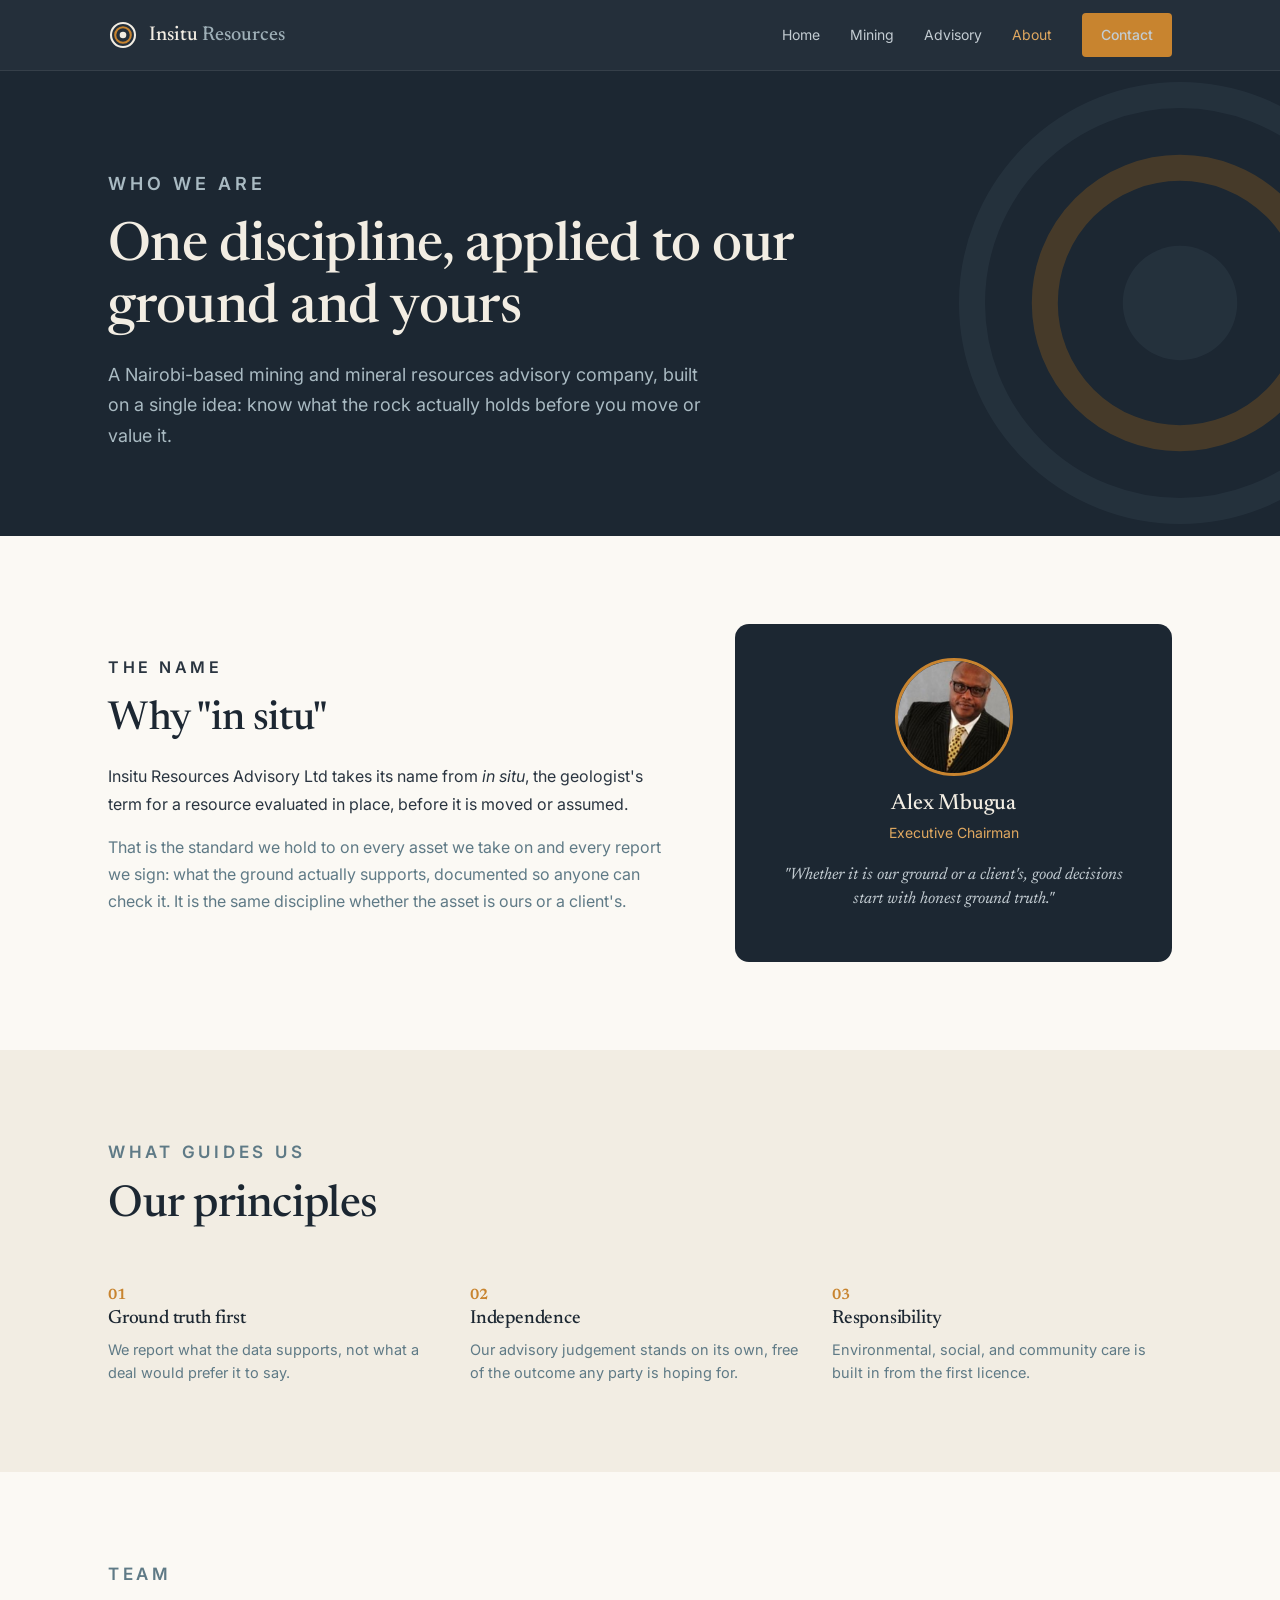
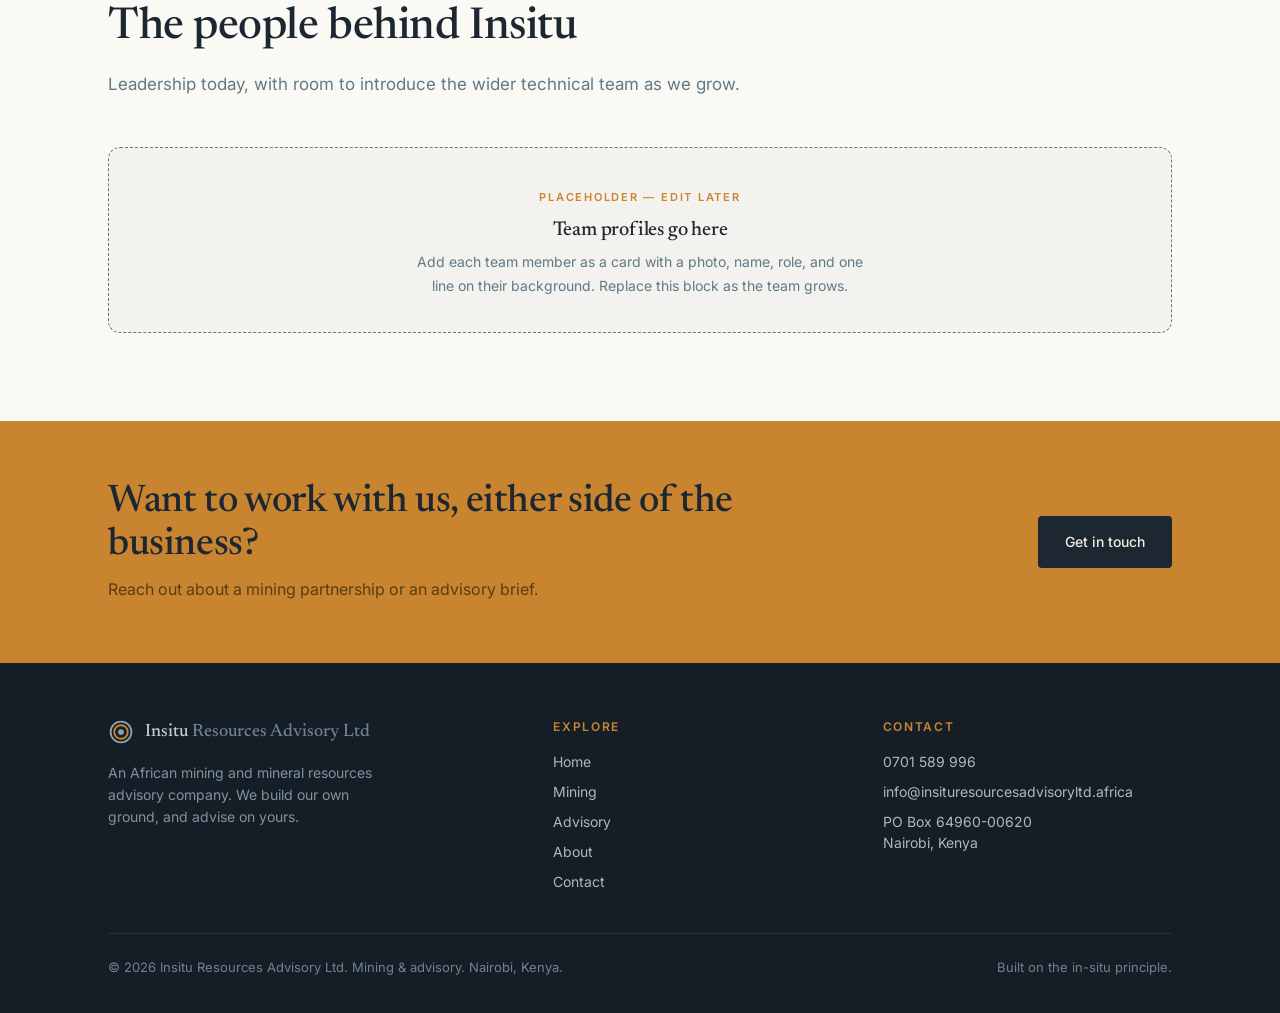
==== about.html @ b5901c34 "Replace single-page landing site with multi-page site" ====
<!DOCTYPE html>
<html lang="en">
<head>
<meta charset="utf-8">
<meta name="viewport" content="width=device-width, initial-scale=1">
<title>About — Insitu Resources Advisory Ltd</title>
<meta name="description" content="A Nairobi-based mining and mineral resources advisory company built on the in-situ principle.">
<link rel="icon" href="favicon.ico" sizes="any">
<link rel="icon" type="image/png" href="favicon.png">
<link rel="apple-touch-icon" href="apple-touch-icon.png">
<link rel="stylesheet" href="styles.css">
</head>
<body>
<header>
  <div class="wrap">
    <nav>
      <a class="brand" href="index.html" aria-label="Insitu Resources Advisory home">
        <svg width="30" height="30" viewBox="0 0 200 200" aria-hidden="true"><circle cx="100" cy="100" r="80" fill="none" stroke="#f2ede3" stroke-width="14"/><circle cx="100" cy="100" r="52" fill="none" stroke="#c8842f" stroke-width="14"/><circle cx="100" cy="100" r="22" fill="#f2ede3"/></svg>
        <span class="brand-name">Insitu <span>Resources</span></span>
      </a>
      <div class="navlinks" id="navlinks">
        <a href="index.html">Home</a>
        <a href="mining.html">Mining</a>
        <a href="advisory.html">Advisory</a>
        <a href="about.html" class="active">About</a>
        <a href="contact.html" class="btn btn-primary" style="padding:9px 18px">Contact</a>
      </div>
      <button class="navtoggle" aria-label="Menu" onclick="document.getElementById('navlinks').classList.toggle('open')">&#9776;</button>
    </nav>
  </div>
</header>
<section class="phero">
  <svg class="phero-rings" viewBox="0 0 200 200" aria-hidden="true"><circle cx="100" cy="100" r="80" fill="none" stroke="#2f3e4a" stroke-width="10"/><circle cx="100" cy="100" r="52" fill="none" stroke="#7a5320" stroke-width="10"/><circle cx="100" cy="100" r="22" fill="#2f3e4a"/></svg>
  <div class="wrap">
    <p class="eyebrow">Who we are</p>
    <h1>One discipline, applied to our ground and yours</h1>
    <p>A Nairobi-based mining and mineral resources advisory company, built on a single idea: know what the rock actually holds before you move or value it.</p>
  </div>
</section>

<section class="block on-paper">
  <div class="wrap">
    <div class="split">
      <div>
        <p class="eyebrow">The name</p>
        <h2>Why "in situ"</h2>
        <p>Insitu Resources Advisory Ltd takes its name from <em>in situ</em>, the geologist's term for a resource evaluated in place, before it is moved or assumed.</p>
        <p class="steel">That is the standard we hold to on every asset we take on and every report we sign: what the ground actually supports, documented so anyone can check it. It is the same discipline whether the asset is ours or a client's.</p>
      </div>
      <div class="leader">
        <img src="assets/alex-mbugua.png" alt="Alex Mbugua, Executive Chairman">
        <h3>Alex Mbugua</h3>
        <div class="role">Executive Chairman</div>
        <p class="quote">"Whether it is our ground or a client's, good decisions start with honest ground truth."</p>
      </div>
    </div>
  </div>
</section>

<section class="block on-cream">
  <div class="wrap">
    <div class="sec-head">
      <p class="eyebrow">What guides us</p>
      <h2>Our principles</h2>
    </div>
    <div class="values">
      <div class="value"><span class="vn">01</span><h3>Ground truth first</h3><p>We report what the data supports, not what a deal would prefer it to say.</p></div>
      <div class="value"><span class="vn">02</span><h3>Independence</h3><p>Our advisory judgement stands on its own, free of the outcome any party is hoping for.</p></div>
      <div class="value"><span class="vn">03</span><h3>Responsibility</h3><p>Environmental, social, and community care is built in from the first licence.</p></div>
    </div>
  </div>
</section>

<section class="block on-paper">
  <div class="wrap">
    <div class="sec-head">
      <p class="eyebrow">Team</p>
      <h2>The people behind Insitu</h2>
      <p>Leadership today, with room to introduce the wider technical team as we grow.</p>
    </div>
    <div class="placeholder">
      <span class="tag">Placeholder — edit later</span>
      <h3>Team profiles go here</h3>
      <p>Add each team member as a card with a photo, name, role, and one line on their background. Replace this block as the team grows.</p>
    </div>
  </div>
</section>

<section class="cta-band">
  <div class="wrap">
    <div>
      <h2>Want to work with us, either side of the business?</h2>
      <p>Reach out about a mining partnership or an advisory brief.</p>
    </div>
    <a href="contact.html" class="btn btn-dark">Get in touch</a>
  </div>
</section>
<footer>
  <div class="wrap">
    <div class="foot-grid">
      <div class="foot-brand">
        <div class="brand">
          <svg width="26" height="26" viewBox="0 0 200 200" aria-hidden="true"><circle cx="100" cy="100" r="80" fill="none" stroke="#8fa2ab" stroke-width="14"/><circle cx="100" cy="100" r="52" fill="none" stroke="#c8842f" stroke-width="14"/><circle cx="100" cy="100" r="22" fill="#8fa2ab"/></svg>
          <span class="brand-name" style="color:#c3ccd2">Insitu <span style="color:#6f838d">Resources Advisory Ltd</span></span>
        </div>
        <p>An African mining and mineral resources advisory company. We build our own ground, and advise on yours.</p>
      </div>
      <div class="foot-col">
        <h4>Explore</h4>
        <a href="index.html">Home</a>
        <a href="mining.html">Mining</a>
        <a href="advisory.html">Advisory</a>
        <a href="about.html">About</a>
        <a href="contact.html">Contact</a>
      </div>
      <div class="foot-col">
        <h4>Contact</h4>
        <a href="tel:+254701589996">0701 589 996</a>
        <a href="mailto:info@insituresourcesadvisoryltd.africa">info@insituresourcesadvisoryltd.africa</a>
        <p>PO Box 64960-00620<br>Nairobi, Kenya</p>
      </div>
    </div>
    <div class="foot-bottom">
      <small>&copy; 2026 Insitu Resources Advisory Ltd. Mining &amp; advisory. Nairobi, Kenya.</small>
      <small>Built on the in-situ principle.</small>
    </div>
  </div>
</footer>
</body>
</html>
---- styles.css ----
/* Insitu Resources Advisory Ltd — shared styles */
@import url('https://fonts.googleapis.com/css2?family=Newsreader:opsz,wght@6..72,400;6..72,500;6..72,600&family=Inter:wght@400;500;600&display=swap');

:root{
  --slate:#1c2732; --slate-2:#26333f; --copper:#c8842f; --copper-2:#e0a860;
  --steel:#5f7a86; --cream:#f2ede3; --paper:#fbf9f4; --ink:#2a3540;
  --line:rgba(28,39,50,.12);
}
*{box-sizing:border-box;margin:0;padding:0}
html{scroll-behavior:smooth}
body{font-family:'Inter',system-ui,sans-serif;color:var(--ink);background:var(--paper);line-height:1.7;-webkit-font-smoothing:antialiased}
h1,h2,h3{font-family:'Newsreader',Georgia,serif;font-weight:500;line-height:1.15;color:var(--slate);letter-spacing:-.01em}
a{color:inherit;text-decoration:none}
img{max-width:100%;display:block}
.wrap{max-width:1120px;margin:0 auto;padding:0 28px}
.eyebrow{font-size:12px;letter-spacing:.22em;text-transform:uppercase;color:var(--copper);font-weight:600}

.btn{display:inline-block;padding:13px 26px;border-radius:4px;font-size:14px;font-weight:500;transition:.18s;cursor:pointer;border:1px solid transparent}
.btn-primary{background:var(--copper);color:var(--slate)}
.btn-primary:hover{background:var(--copper-2)}
.btn-ghost{border-color:var(--steel);color:var(--cream)}
.btn-ghost:hover{background:rgba(255,255,255,.08)}
.btn-dark{background:var(--slate);color:var(--cream)}
.btn-dark:hover{background:var(--slate-2)}
.btn-outline{border-color:var(--slate);color:var(--slate)}
.btn-outline:hover{background:var(--slate);color:var(--cream)}

/* header / nav */
header{position:sticky;top:0;z-index:50;background:rgba(28,39,50,.96);backdrop-filter:blur(8px);border-bottom:1px solid rgba(255,255,255,.08)}
nav{display:flex;align-items:center;justify-content:space-between;height:70px}
.brand{display:flex;align-items:center;gap:11px}
.brand-name{font-family:'Newsreader',serif;font-size:20px;color:var(--cream);font-weight:500}
.brand-name span{color:#9fb0b8}
.navlinks{display:flex;align-items:center;gap:30px}
.navlinks a{font-size:14px;color:#c3ccd2;transition:.15s}
.navlinks a:hover,.navlinks a.active{color:var(--copper-2)}
.navtoggle{display:none;background:none;border:0;color:var(--cream);font-size:26px;cursor:pointer}

/* page hero (interior pages) */
.phero{background:var(--slate);color:var(--cream);position:relative;overflow:hidden}
.phero-rings{position:absolute;right:-160px;top:50%;transform:translateY(-50%);width:520px;height:520px;opacity:.45;pointer-events:none}
.phero .wrap{position:relative;padding:78px 28px 84px}
.phero .eyebrow{margin-bottom:16px}
.phero h1{font-size:clamp(34px,4.8vw,54px);color:var(--cream);max-width:720px}
.phero p{font-size:18px;color:#a9bac2;max-width:600px;margin-top:20px}

/* big home hero */
.hero{position:relative;background:var(--slate);color:var(--cream);overflow:hidden}
.hero-rings{position:absolute;right:-140px;top:50%;transform:translateY(-50%);width:620px;height:620px;opacity:.5;pointer-events:none}
.hero .wrap{position:relative;padding:106px 28px 112px}
.hero-inner{max-width:700px}
.hero h1{font-size:clamp(38px,5.4vw,64px);color:var(--cream);margin:20px 0 22px}
.hero h1 em{font-style:italic;color:var(--copper-2)}
.hero p.lead{font-size:19px;color:#a9bac2;max-width:560px;margin-bottom:34px}
.hero-cta{display:flex;gap:14px;flex-wrap:wrap}
.hero-meta{display:flex;gap:40px;margin-top:58px;flex-wrap:wrap}
.hero-meta div span{display:block;font-family:'Newsreader',serif;font-size:28px;color:var(--copper-2);font-weight:500}
.hero-meta div small{font-size:13px;color:#8fa2ab}

/* sections */
section.block{padding:88px 0}
.sec-head{max-width:660px;margin-bottom:48px}
.sec-head h2{font-size:clamp(30px,4vw,44px);margin:14px 0 16px}
.sec-head p{font-size:17px;color:var(--steel)}
.on-dark{background:var(--slate);color:var(--cream)}
.on-dark .sec-head h2{color:var(--cream)}
.on-dark .sec-head p{color:#a9bac2}
.on-cream{background:var(--cream)}
.on-paper{background:var(--paper)}

/* pillar cards (home) */
.pill-grid{display:grid;grid-template-columns:1fr 1fr;gap:24px}
.pill{background:#fff;border:1px solid var(--line);border-radius:14px;padding:38px 36px}
.pill .tag{display:inline-block;font-size:11px;letter-spacing:.18em;text-transform:uppercase;font-weight:600;color:var(--copper);border:1px solid var(--copper);border-radius:40px;padding:5px 13px;margin-bottom:18px}
.pill h3{font-size:26px;margin-bottom:10px}
.pill p{font-size:15px;color:var(--steel);line-height:1.65;margin-bottom:18px}
.pill a.more{font-size:14px;color:var(--slate);font-weight:500;border-bottom:1px solid var(--copper);padding-bottom:2px}
.pill a.more:hover{color:var(--copper)}

/* generic card grids */
.grid-2{display:grid;grid-template-columns:repeat(2,1fr);gap:22px}
.grid-3{display:grid;grid-template-columns:repeat(3,1fr);gap:20px}
.card{background:#fff;border:1px solid var(--line);border-radius:12px;padding:32px 30px}
.card .num{font-family:'Newsreader',serif;font-size:14px;color:var(--copper);font-weight:600}
.card h3{font-size:21px;margin:12px 0 9px}
.card p{font-size:14.5px;color:var(--steel);line-height:1.62}
.card ul{list-style:none;margin-top:14px}
.card li{font-size:13.5px;color:var(--ink);padding:5px 0 5px 20px;position:relative}
.card li::before{content:"";position:absolute;left:0;top:12px;width:7px;height:7px;border-radius:50%;background:var(--copper)}
.on-dark .card{background:var(--slate-2);border-color:rgba(255,255,255,.08)}
.on-dark .card h3{color:var(--cream)}
.on-dark .card p{color:#9fb0b8}
.on-dark .card li{color:#c3ccd2}

/* icon tile */
.ic{width:44px;height:44px;border-radius:8px;background:var(--slate);display:flex;align-items:center;justify-content:center;margin-bottom:16px}
.on-dark .ic{background:var(--copper)}
.ic svg{width:22px;height:22px}

/* honest note callout */
.note-box{display:flex;gap:14px;align-items:flex-start;background:rgba(200,132,47,.12);border:1px solid rgba(200,132,47,.35);border-radius:10px;padding:18px 22px;max-width:680px;margin:0 0 44px}
.note-box svg{flex:none;margin-top:2px}
.note-box p{font-size:14.5px;color:#d8c3a4;line-height:1.6}

/* placeholder block */
.placeholder{border:1.5px dashed var(--steel);border-radius:12px;padding:34px 30px;text-align:center;color:var(--steel);background:rgba(95,122,134,.05)}
.placeholder .tag{font-size:11px;letter-spacing:.16em;text-transform:uppercase;font-weight:600;color:var(--copper)}
.placeholder h3{color:var(--slate);font-size:20px;margin:10px 0 8px}
.placeholder p{font-size:14px;max-width:460px;margin:0 auto}

/* steps */
.steps{display:grid;grid-template-columns:repeat(4,1fr);gap:28px}
.step{padding-top:28px;border-top:2px solid var(--copper)}
.step .st-num{font-family:'Newsreader',serif;font-size:15px;color:var(--copper);font-weight:600}
.step h3{font-size:20px;margin:10px 0 9px}
.step p{font-size:14.5px;color:var(--steel);line-height:1.6}
.on-dark .step h3{color:var(--cream)}
.on-dark .step p{color:#9fb0b8}

/* standards row */
.standards-row{display:flex;align-items:center;gap:30px;flex-wrap:wrap;margin-top:36px;padding-top:28px;border-top:1px solid var(--line)}
.standards-row p{font-size:12px;letter-spacing:.16em;text-transform:uppercase;color:var(--steel);font-weight:600}
.standards-row ul{display:flex;gap:26px;flex-wrap:wrap;list-style:none;margin-left:auto}
.standards-row li{font-family:'Newsreader',serif;font-size:18px;color:var(--slate);font-weight:500}

/* leadership */
.leader{background:var(--slate);border-radius:14px;padding:34px;color:var(--cream);text-align:center}
.leader img{width:118px;height:118px;border-radius:50%;object-fit:cover;border:3px solid var(--copper);margin:0 auto 16px}
.leader h3{color:var(--cream);font-size:22px}
.leader .role{color:var(--copper-2);font-size:14px;margin-top:4px}
.leader .quote{font-family:'Newsreader',serif;font-style:italic;font-size:16.5px;color:#c3ccd2;margin-top:18px;line-height:1.5}

/* split (text + aside) */
.split{display:grid;grid-template-columns:1.3fr 1fr;gap:60px;align-items:center}
.split h2{font-size:clamp(28px,3.6vw,40px);margin:14px 0 20px}
.split p{font-size:16px;color:var(--ink);margin-bottom:16px}
.split p.steel{color:var(--steel)}

/* values */
.values{display:grid;grid-template-columns:repeat(3,1fr);gap:22px}
.value h3{font-size:19px;margin-bottom:8px}
.value p{font-size:14.5px;color:var(--steel);line-height:1.6}
.value .vn{font-family:'Newsreader',serif;color:var(--copper);font-size:15px;font-weight:600}

/* cta band */
.cta-band{background:var(--copper)}
.cta-band .wrap{padding:60px 28px;display:flex;align-items:center;justify-content:space-between;gap:28px;flex-wrap:wrap}
.cta-band h2{color:var(--slate);font-size:clamp(26px,3.4vw,38px);max-width:640px}
.cta-band p{color:#5a3d15;margin-top:8px;font-size:16px}

/* contact */
.contact-grid{display:grid;grid-template-columns:1fr 1fr;gap:54px}
.cinfo{list-style:none;display:grid;gap:18px}
.cinfo li{display:flex;gap:14px;align-items:flex-start}
.cinfo .k{color:var(--copper);font-weight:600;font-size:13px;letter-spacing:.08em;text-transform:uppercase;min-width:66px;padding-top:2px}
.cinfo .v{font-size:15px}
.on-dark .cinfo .v{color:var(--cream)}
.on-dark .cinfo a.v:hover{color:var(--copper-2)}
form{display:grid;gap:14px}
.frow{display:grid;grid-template-columns:1fr 1fr;gap:14px}
input,textarea{width:100%;background:rgba(255,255,255,.05);border:1px solid rgba(255,255,255,.16);border-radius:6px;padding:13px 15px;color:var(--cream);font-family:inherit;font-size:14px}
input::placeholder,textarea::placeholder{color:#7f939c}
input:focus,textarea:focus{outline:none;border-color:var(--copper)}
form .btn-primary{border:0}
.form-note{font-size:13px;color:#9fb0b8;margin-top:4px}

/* footer */
footer{background:#151e26;color:#8fa2ab;padding:54px 0 34px}
.foot-grid{display:grid;grid-template-columns:1.4fr 1fr 1fr;gap:40px;padding-bottom:32px;border-bottom:1px solid rgba(255,255,255,.08)}
.foot-brand .brand-name{font-size:18px}
.foot-brand p{font-size:14px;color:#7f939c;margin-top:14px;max-width:280px;line-height:1.6}
.foot-col h4{font-family:'Inter',sans-serif;font-size:12px;letter-spacing:.14em;text-transform:uppercase;color:var(--copper);font-weight:600;margin-bottom:14px}
.foot-col a,.foot-col p{display:block;font-size:14px;color:#a9bac2;margin-bottom:9px;line-height:1.5}
.foot-col a:hover{color:var(--copper-2)}
.foot-bottom{display:flex;justify-content:space-between;align-items:center;gap:16px;flex-wrap:wrap;padding-top:22px}
.foot-bottom small{font-size:13px;color:#6f838d}

@media(max-width:820px){
  .pill-grid,.grid-2,.grid-3,.steps,.split,.contact-grid,.frow,.values,.foot-grid{grid-template-columns:1fr}
  .navlinks{display:none;position:absolute;top:70px;left:0;right:0;flex-direction:column;background:var(--slate);padding:20px 28px;gap:16px;border-bottom:1px solid rgba(255,255,255,.1)}
  .navlinks.open{display:flex}
  .navtoggle{display:block}
  .standards-row ul{margin-left:0}
  .hero-rings,.phero-rings{opacity:.22;right:-220px}
}
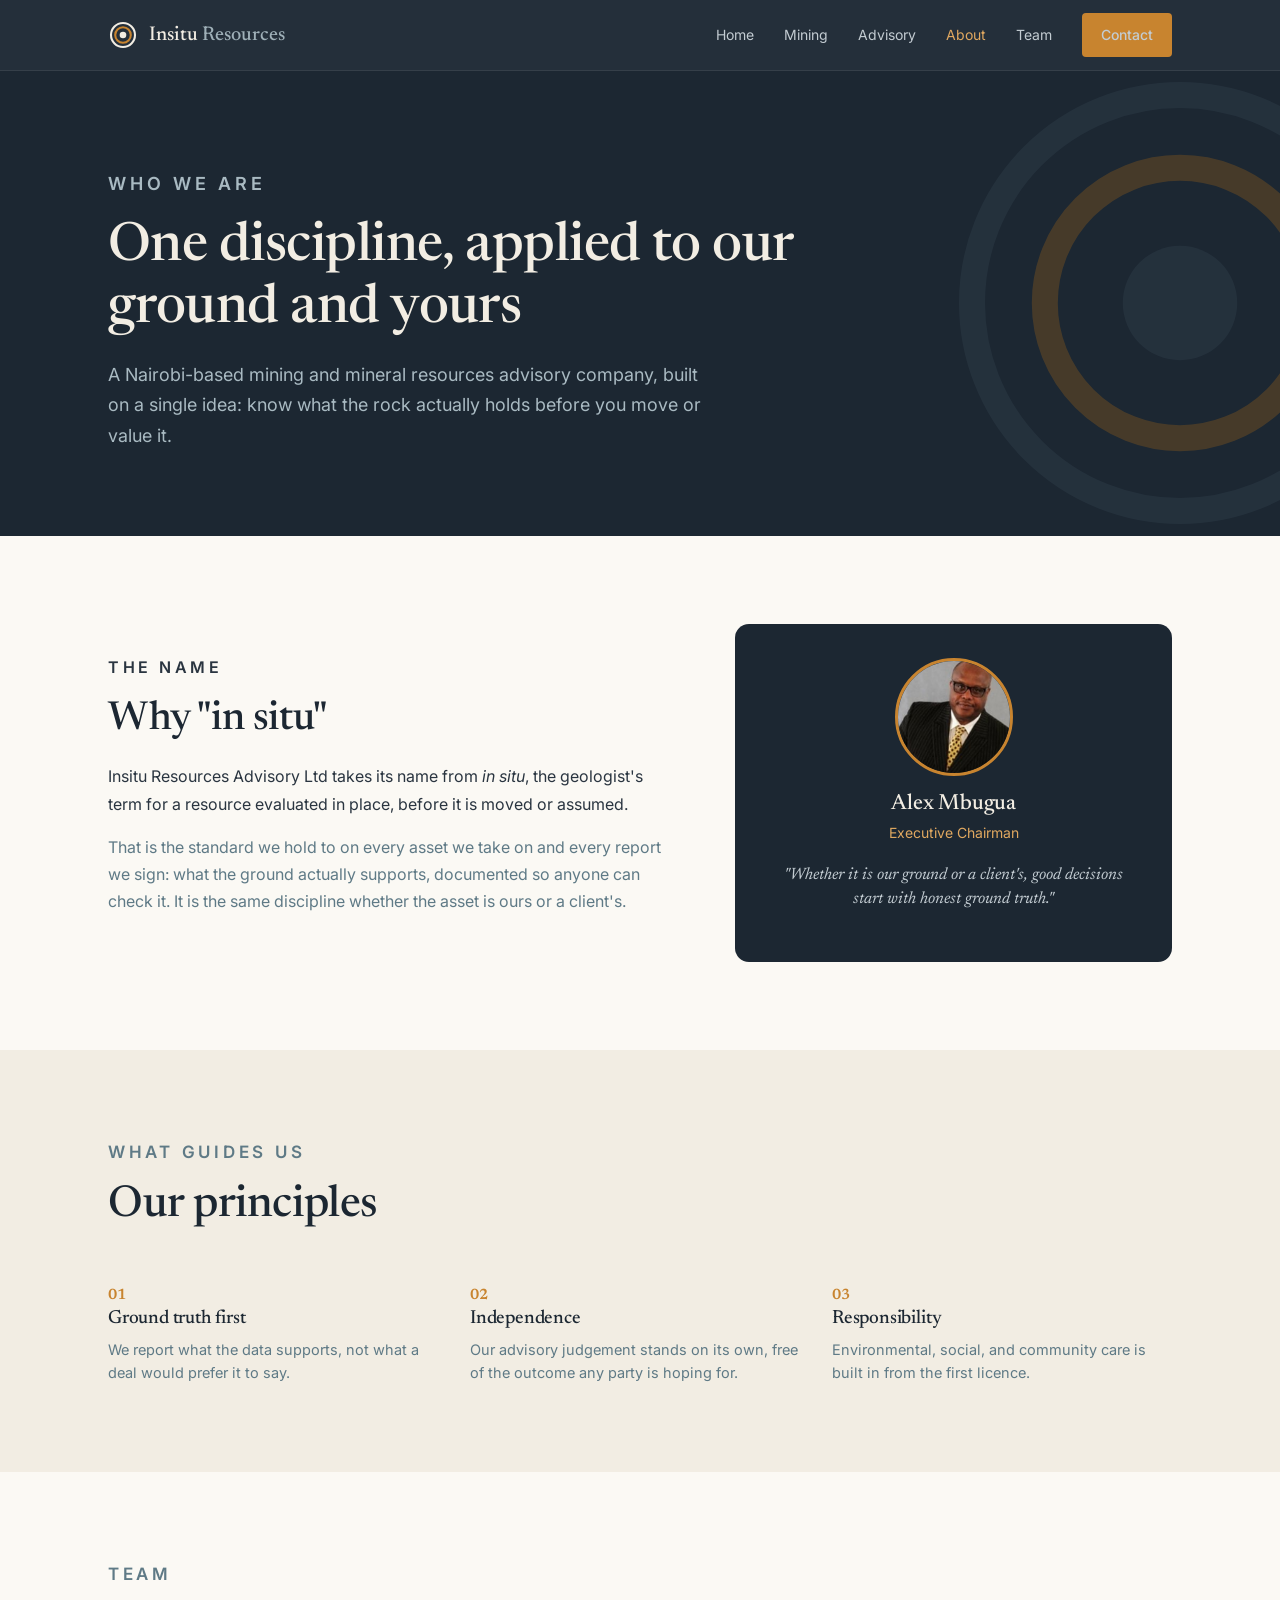
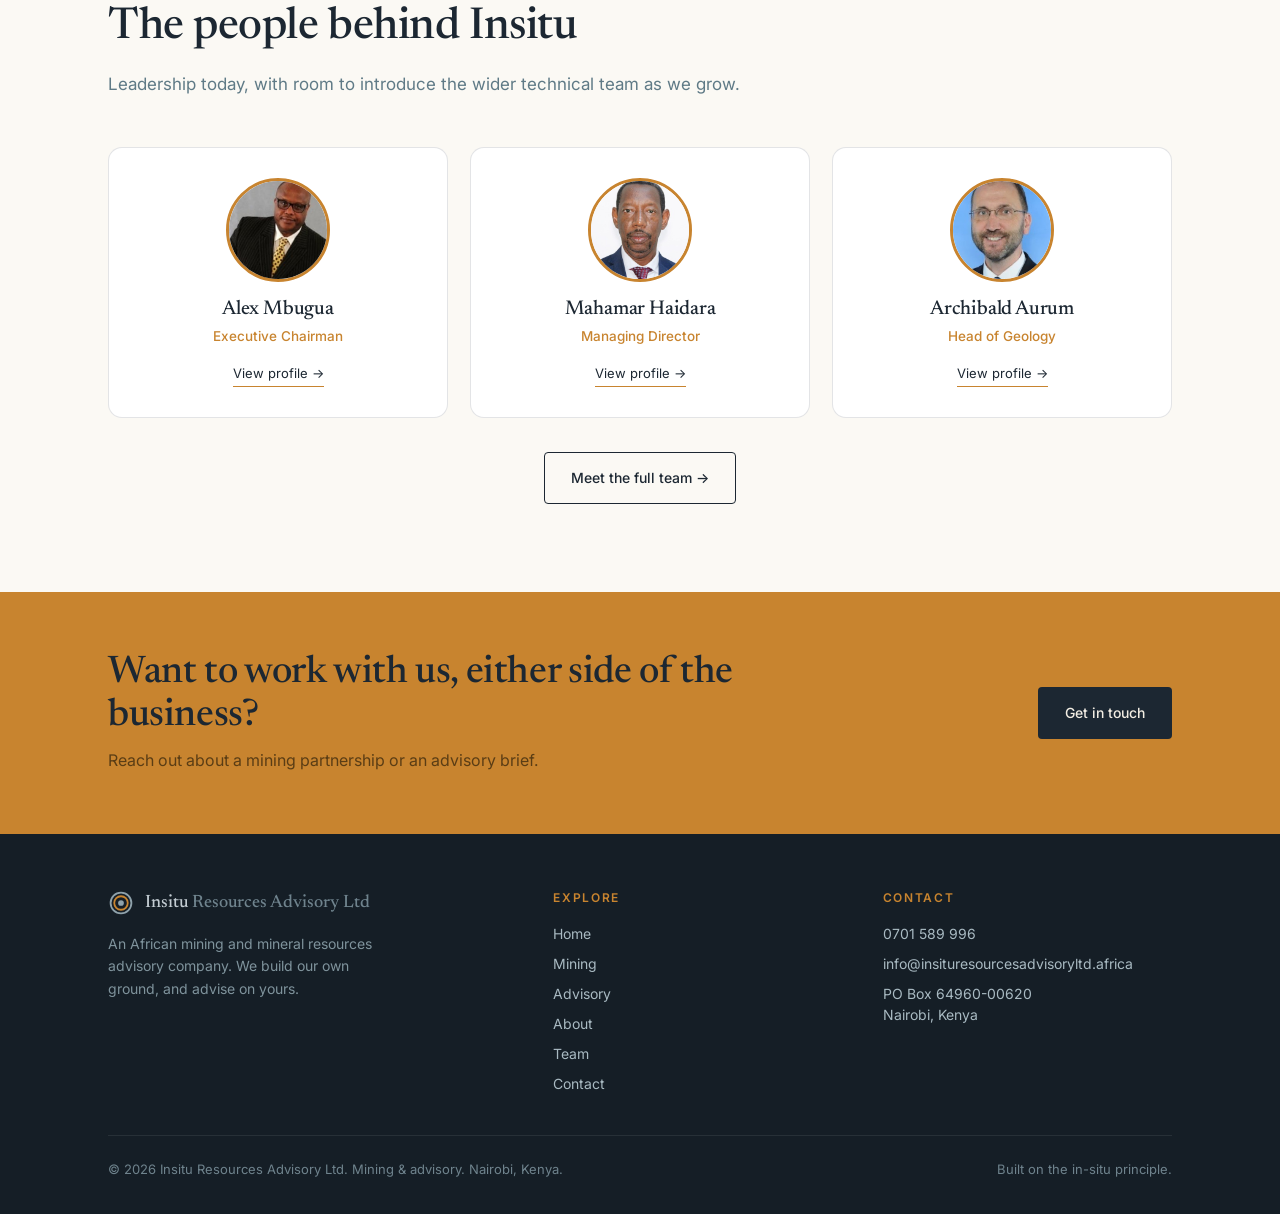
==== commit b6424e60: "Add team page and individual member profiles Adds a Team nav item, a team overview page, and CV-styl" ====
--- a/about.html
+++ b/about.html
@@ -23,6 +23,7 @@
         <a href="mining.html">Mining</a>
         <a href="advisory.html">Advisory</a>
         <a href="about.html" class="active">About</a>
+        <a href="team.html">Team</a>
         <a href="contact.html" class="btn btn-primary" style="padding:9px 18px">Contact</a>
       </div>
       <button class="navtoggle" aria-label="Menu" onclick="document.getElementById('navlinks').classList.toggle('open')">&#9776;</button>
@@ -78,11 +79,12 @@
       <h2>The people behind Insitu</h2>
       <p>Leadership today, with room to introduce the wider technical team as we grow.</p>
     </div>
-    <div class="placeholder">
-      <span class="tag">Placeholder — edit later</span>
-      <h3>Team profiles go here</h3>
-      <p>Add each team member as a card with a photo, name, role, and one line on their background. Replace this block as the team grows.</p>
+    <div class="team-grid">
+      <a class="tm" href="profile-alex-mbugua.html"><img src="assets/alex-mbugua.png" alt="Alex Mbugua"><h3>Alex Mbugua</h3><div class="role">Executive Chairman</div><span class="view">View profile &rarr;</span></a>
+      <a class="tm" href="profile-mahamar-haidara.html"><img src="assets/mahamar-haidara.png" alt="Mahamar Haidara"><h3>Mahamar Haidara</h3><div class="role">Managing Director</div><span class="view">View profile &rarr;</span></a>
+      <a class="tm" href="profile-archibald-aurum.html"><img src="assets/archibald-aurum.png" alt="Archibald Aurum"><h3>Archibald Aurum</h3><div class="role">Head of Geology</div><span class="view">View profile &rarr;</span></a>
     </div>
+    <div style="text-align:center;margin-top:34px"><a href="team.html" class="btn btn-outline">Meet the full team &rarr;</a></div>
   </div>
 </section>
 
@@ -111,6 +113,7 @@
         <a href="mining.html">Mining</a>
         <a href="advisory.html">Advisory</a>
         <a href="about.html">About</a>
+        <a href="team.html">Team</a>
         <a href="contact.html">Contact</a>
       </div>
       <div class="foot-col">
--- a/styles.css
+++ b/styles.css
@@ -183,3 +183,66 @@
   .standards-row ul{margin-left:0}
   .hero-rings,.phero-rings{opacity:.22;right:-220px}
 }
+
+/* ===== team grid ===== */
+.team-grid{display:grid;grid-template-columns:repeat(3,1fr);gap:22px}
+.tm{background:#fff;border:1px solid var(--line);border-radius:14px;padding:30px 26px;text-align:center;transition:.18s;display:block}
+.tm:hover{box-shadow:0 18px 40px -28px rgba(28,39,50,.5);transform:translateY(-3px)}
+.tm img{width:104px;height:104px;border-radius:50%;object-fit:cover;border:3px solid var(--copper);margin:0 auto 16px}
+.tm h3{font-size:20px;margin-bottom:4px}
+.tm .role{color:var(--copper);font-size:13.5px;font-weight:500}
+.tm .view{display:inline-block;margin-top:14px;font-size:13px;color:var(--slate);border-bottom:1px solid var(--copper);padding-bottom:2px}
+.tm:hover .view{color:var(--copper)}
+
+/* ===== profile / CV page ===== */
+.profile-hero{background:var(--slate);color:var(--cream)}
+.profile-hero .wrap{padding:64px 28px;display:flex;gap:34px;align-items:center;flex-wrap:wrap}
+.profile-hero img{width:150px;height:150px;border-radius:50%;object-fit:cover;border:4px solid var(--copper);flex:none}
+.profile-hero .pmeta .eyebrow{margin-bottom:10px}
+.profile-hero h1{color:var(--cream);font-size:clamp(30px,4.4vw,46px)}
+.profile-hero .role{color:var(--copper-2);font-size:17px;margin-top:8px}
+.profile-hero .back{display:inline-block;margin-top:18px;font-size:13px;color:#9fb0b8}
+.profile-hero .back:hover{color:var(--copper-2)}
+
+.cv-note{background:rgba(200,132,47,.12);border:1px solid rgba(200,132,47,.35);border-radius:10px;padding:14px 20px;font-size:13.5px;color:#8a6a2f;max-width:760px;margin-bottom:40px}
+
+.cv{display:grid;grid-template-columns:1fr;gap:44px;max-width:820px}
+.cv-sec h2{font-size:24px;margin-bottom:8px}
+.cv-sec .eyebrow{margin-bottom:12px;display:block}
+.skills{display:flex;flex-wrap:wrap;gap:10px}
+.skills span{background:#fff;border:1px solid var(--line);border-radius:40px;padding:8px 16px;font-size:13.5px;color:var(--ink)}
+.quals{list-style:none;display:grid;gap:12px}
+.quals li{padding-left:22px;position:relative;font-size:15px;color:var(--ink)}
+.quals li::before{content:"";position:absolute;left:0;top:10px;width:8px;height:8px;border-radius:50%;background:var(--copper)}
+.quals li small{display:block;color:var(--steel);font-size:13px;margin-top:2px}
+.xp{display:grid;gap:0}
+.xp-item{display:grid;grid-template-columns:150px 1fr;gap:24px;padding:22px 0;border-top:1px solid var(--line)}
+.xp-item:first-child{border-top:0}
+.xp-when{font-family:'Newsreader',serif;color:var(--copper);font-size:15px;font-weight:600}
+.xp-when small{display:block;color:var(--steel);font-family:'Inter',sans-serif;font-size:12.5px;font-weight:400;margin-top:3px}
+.xp-what h3{font-size:18px;margin-bottom:6px}
+.xp-what p{font-size:14.5px;color:var(--steel);line-height:1.6}
+
+@media(max-width:820px){
+  .team-grid{grid-template-columns:1fr}
+  .profile-hero .wrap{flex-direction:column;text-align:center}
+  .xp-item{grid-template-columns:1fr;gap:6px}
+}
+
+/* profile intro line */
+.cv-intro{font-size:17px;color:var(--ink);line-height:1.7;max-width:760px;margin-bottom:36px}
+
+/* ===== track record (team's prior projects) ===== */
+.tr-frame{border:1px solid rgba(255,255,255,.1);border-radius:14px;padding:34px 30px;background:var(--slate-2)}
+.tr-note{font-size:14px;color:#9fb0b8;line-height:1.6;max-width:720px;margin:-8px 0 30px}
+.tr-grid{display:grid;grid-template-columns:repeat(3,1fr);gap:18px}
+.tr-card{background:var(--slate);border:1px solid rgba(255,255,255,.08);border-radius:11px;padding:24px 22px;display:flex;flex-direction:column}
+.tr-top{display:flex;align-items:center;justify-content:space-between;gap:10px;margin-bottom:12px}
+.tr-tag{font-size:11px;letter-spacing:.1em;text-transform:uppercase;font-weight:600;color:var(--slate);background:var(--copper);border-radius:40px;padding:4px 11px}
+.tr-loc{font-size:12.5px;color:#8fa2ab}
+.tr-card h3{color:var(--cream);font-size:18px;margin-bottom:8px}
+.tr-card p{font-size:13.5px;color:#9fb0b8;line-height:1.55;flex:1}
+.tr-by{margin-top:14px;padding-top:12px;border-top:1px solid rgba(255,255,255,.08);font-size:12px;color:#7f939c}
+.tr-by a{color:var(--copper-2)}
+.tr-by a:hover{text-decoration:underline}
+@media(max-width:820px){.tr-grid{grid-template-columns:1fr}}
